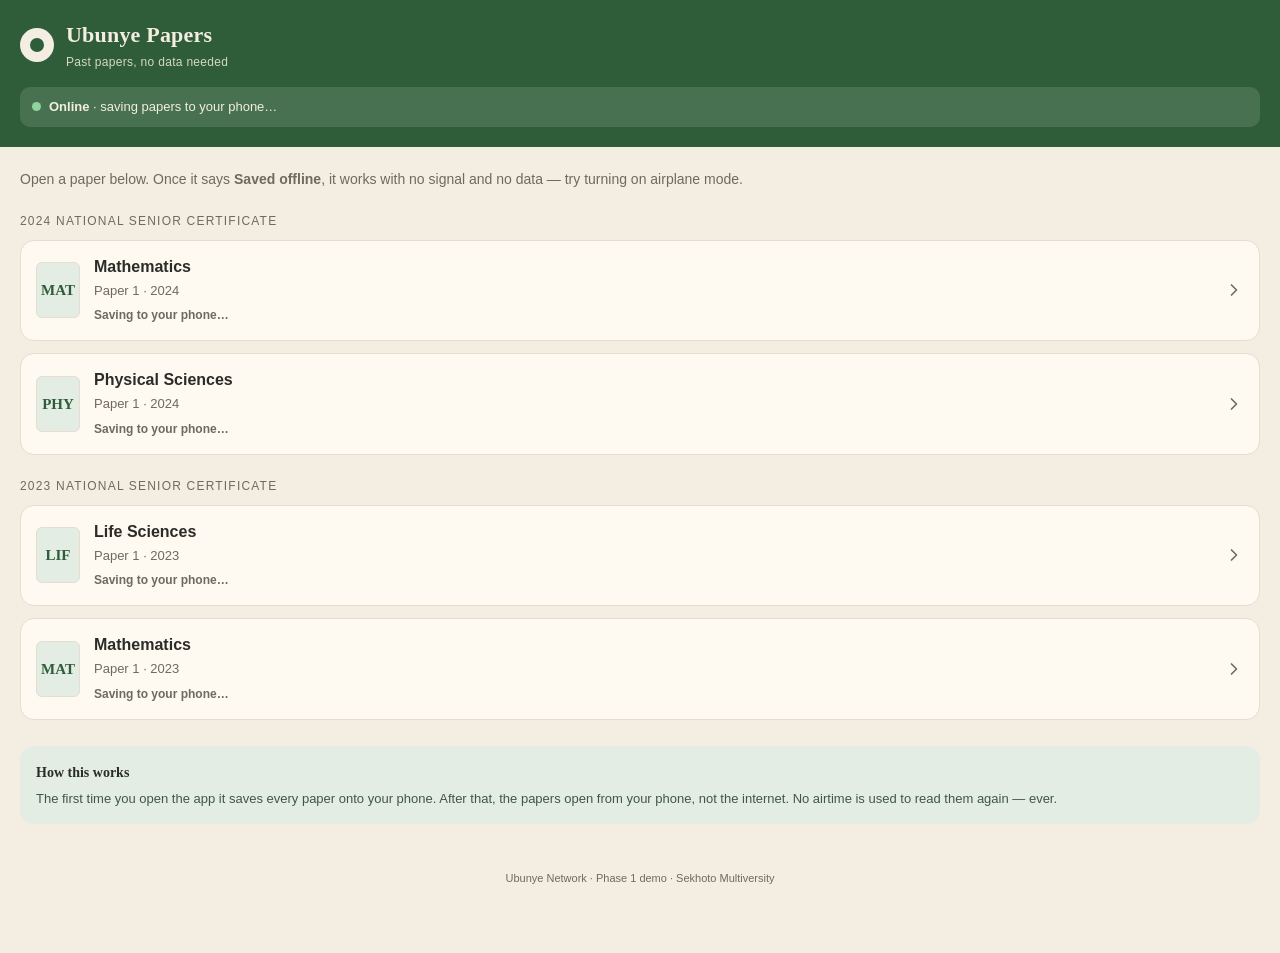
==== index.html @ 4da288dc "Ubunye Papers — Phase 1 offline MVP Co-Authored-By: Claude Opus 4.8 <noreply@anthropic.com> Claude-S" ====
<!DOCTYPE html>
<html lang="en">
<head>
<meta charset="UTF-8" />
<meta name="viewport" content="width=device-width, initial-scale=1, viewport-fit=cover" />
<title>Ubunye Papers</title>
<meta name="theme-color" content="#2f5d3a" />
<link rel="manifest" href="manifest.webmanifest" />
<link rel="apple-touch-icon" href="icon-192.png" />
<style>
  :root{
    --paper:#f4ede1; --card:#fffaf1; --ink:#2b2b28; --muted:#6f6a5f;
    --green:#2f5d3a; --green-soft:#e3ede4; --clay:#c0603a; --line:#e5ddcd;
  }
  *{box-sizing:border-box}
  html,body{margin:0}
  body{
    background:var(--paper); color:var(--ink);
    font-family:-apple-system,BlinkMacSystemFont,"Segoe UI",Roboto,sans-serif;
    -webkit-font-smoothing:antialiased; line-height:1.5;
    padding-bottom:40px;
  }
  .serif{font-family:Georgia,"Times New Roman",serif}
  header{
    background:var(--green); color:var(--paper);
    padding:calc(env(safe-area-inset-top) + 18px) 20px 20px;
  }
  .brand{display:flex;align-items:center;gap:12px}
  .dot{width:34px;height:34px;border-radius:50%;background:var(--paper);
    display:flex;align-items:center;justify-content:center;flex:0 0 auto}
  .dot i{width:14px;height:14px;border-radius:50%;background:var(--green)}
  .brand h1{font-size:22px;margin:0;letter-spacing:.2px}
  .brand p{margin:2px 0 0;font-size:12px;opacity:.85;letter-spacing:.3px}
  .status{
    margin:16px 0 0;display:flex;align-items:center;gap:8px;
    background:rgba(255,255,255,.12);border-radius:10px;padding:10px 12px;font-size:13px;
  }
  .status .pip{width:9px;height:9px;border-radius:50%;background:#8fd39f;flex:0 0 auto}
  .status.off .pip{background:#e6b877}
  .status b{font-weight:600}
  main{padding:20px}
  .lead{color:var(--muted);font-size:14px;margin:2px 0 18px}
  .group-title{font-size:12px;text-transform:uppercase;letter-spacing:1.2px;
    color:var(--muted);margin:22px 0 10px}
  a.card{
    display:flex;align-items:center;gap:14px;text-decoration:none;color:inherit;
    background:var(--card);border:1px solid var(--line);border-radius:14px;
    padding:14px 15px;margin-bottom:12px;
  }
  a.card:active{transform:scale(.99)}
  .thumb{width:44px;height:56px;border-radius:6px;flex:0 0 auto;
    background:var(--green-soft);border:1px solid var(--line);
    display:flex;align-items:center;justify-content:center;
    font-family:Georgia,serif;font-weight:700;color:var(--green);font-size:15px}
  .meta{flex:1;min-width:0}
  .meta h3{margin:0;font-size:16px;font-weight:600}
  .meta .sub{margin:2px 0 0;font-size:13px;color:var(--muted)}
  .saved{display:inline-flex;align-items:center;gap:5px;font-size:12px;
    color:var(--green);font-weight:600;margin-top:6px}
  .saved svg{width:13px;height:13px}
  .chev{color:var(--muted);flex:0 0 auto}
  .how{background:var(--green-soft);border-radius:14px;padding:16px;margin-top:26px}
  .how h4{margin:0 0 6px;font-size:14px}
  .how p{margin:0;font-size:13px;color:#41564a}
  .install{position:sticky;bottom:0;margin:22px -20px -20px;padding:14px 20px calc(env(safe-area-inset-bottom) + 14px);
    background:var(--clay);color:#fff;display:none;align-items:center;justify-content:space-between;gap:10px}
  .install button{background:#fff;color:var(--clay);border:0;border-radius:8px;
    padding:9px 14px;font-weight:700;font-size:14px}
  .install span{font-size:13px}
  footer{padding:26px 20px;text-align:center;color:var(--muted);font-size:11px}
</style>
</head>
<body>
<header>
  <div class="brand">
    <span class="dot"><i></i></span>
    <div>
      <h1 class="serif">Ubunye Papers</h1>
      <p>Past papers, no data needed</p>
    </div>
  </div>
  <div class="status" id="status">
    <span class="pip"></span>
    <span id="statusText">Checking…</span>
  </div>
</header>

<main>
  <p class="lead">Open a paper below. Once it says <b>Saved offline</b>, it works with no signal and no data — try turning on airplane mode.</p>
  <div id="list"></div>

  <div class="how">
    <h4 class="serif">How this works</h4>
    <p>The first time you open the app it saves every paper onto your phone. After that, the papers open from your phone, not the internet. No airtime is used to read them again — ever.</p>
  </div>
</main>

<div class="install" id="install">
  <span>Add to your home screen to keep it.</span>
  <button id="installBtn">Install</button>
</div>

<footer>Ubunye Network · Phase 1 demo · Sekhoto Multiversity</footer>

<script src="app.js"></script>
</body>
</html>
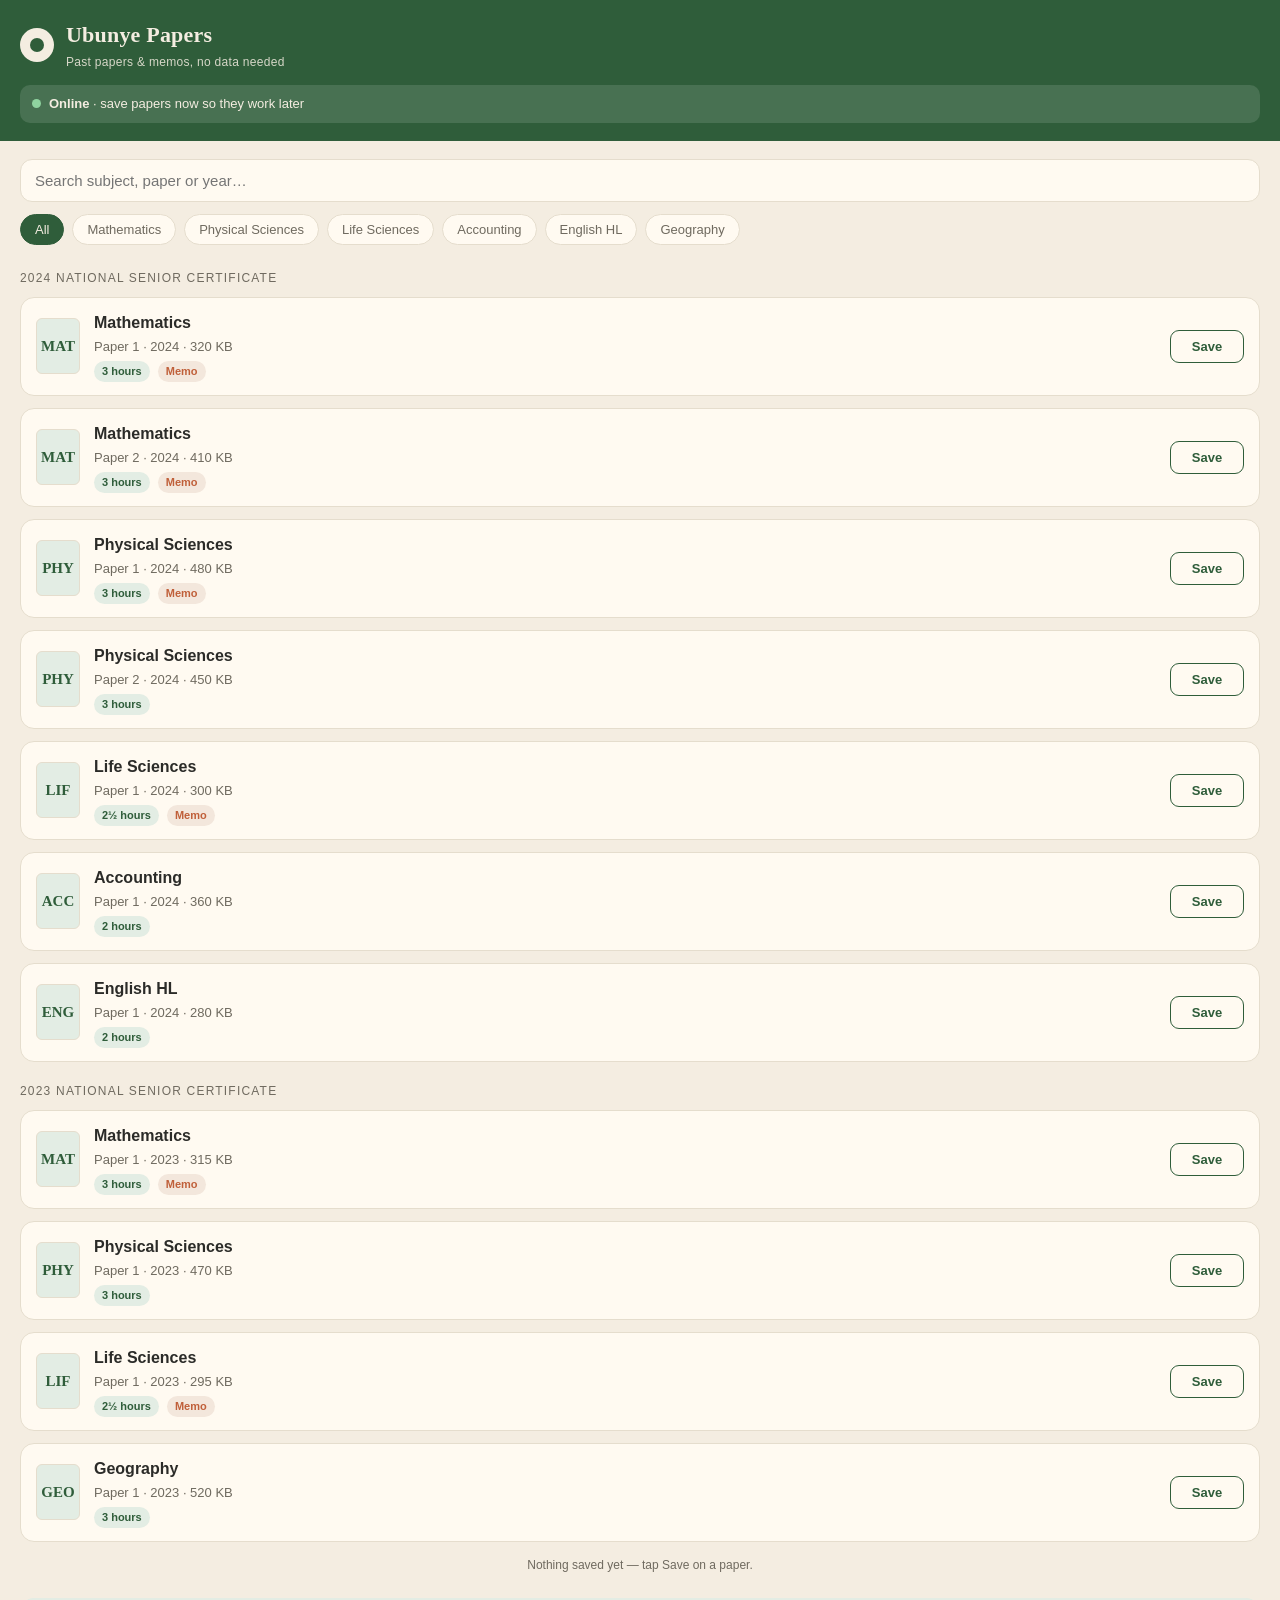
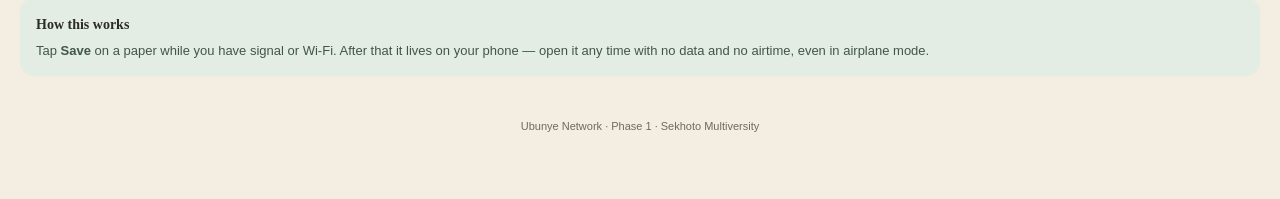
==== commit 6fdc7575: "Harden Phase 1: catalogue, search/filter, per-paper offline save, memos - Structured catalogue (12 p" ====
--- a/index.html
+++ b/index.html
@@ -7,68 +7,7 @@
 <meta name="theme-color" content="#2f5d3a" />
 <link rel="manifest" href="manifest.webmanifest" />
 <link rel="apple-touch-icon" href="icon-192.png" />
-<style>
-  :root{
-    --paper:#f4ede1; --card:#fffaf1; --ink:#2b2b28; --muted:#6f6a5f;
-    --green:#2f5d3a; --green-soft:#e3ede4; --clay:#c0603a; --line:#e5ddcd;
-  }
-  *{box-sizing:border-box}
-  html,body{margin:0}
-  body{
-    background:var(--paper); color:var(--ink);
-    font-family:-apple-system,BlinkMacSystemFont,"Segoe UI",Roboto,sans-serif;
-    -webkit-font-smoothing:antialiased; line-height:1.5;
-    padding-bottom:40px;
-  }
-  .serif{font-family:Georgia,"Times New Roman",serif}
-  header{
-    background:var(--green); color:var(--paper);
-    padding:calc(env(safe-area-inset-top) + 18px) 20px 20px;
-  }
-  .brand{display:flex;align-items:center;gap:12px}
-  .dot{width:34px;height:34px;border-radius:50%;background:var(--paper);
-    display:flex;align-items:center;justify-content:center;flex:0 0 auto}
-  .dot i{width:14px;height:14px;border-radius:50%;background:var(--green)}
-  .brand h1{font-size:22px;margin:0;letter-spacing:.2px}
-  .brand p{margin:2px 0 0;font-size:12px;opacity:.85;letter-spacing:.3px}
-  .status{
-    margin:16px 0 0;display:flex;align-items:center;gap:8px;
-    background:rgba(255,255,255,.12);border-radius:10px;padding:10px 12px;font-size:13px;
-  }
-  .status .pip{width:9px;height:9px;border-radius:50%;background:#8fd39f;flex:0 0 auto}
-  .status.off .pip{background:#e6b877}
-  .status b{font-weight:600}
-  main{padding:20px}
-  .lead{color:var(--muted);font-size:14px;margin:2px 0 18px}
-  .group-title{font-size:12px;text-transform:uppercase;letter-spacing:1.2px;
-    color:var(--muted);margin:22px 0 10px}
-  a.card{
-    display:flex;align-items:center;gap:14px;text-decoration:none;color:inherit;
-    background:var(--card);border:1px solid var(--line);border-radius:14px;
-    padding:14px 15px;margin-bottom:12px;
-  }
-  a.card:active{transform:scale(.99)}
-  .thumb{width:44px;height:56px;border-radius:6px;flex:0 0 auto;
-    background:var(--green-soft);border:1px solid var(--line);
-    display:flex;align-items:center;justify-content:center;
-    font-family:Georgia,serif;font-weight:700;color:var(--green);font-size:15px}
-  .meta{flex:1;min-width:0}
-  .meta h3{margin:0;font-size:16px;font-weight:600}
-  .meta .sub{margin:2px 0 0;font-size:13px;color:var(--muted)}
-  .saved{display:inline-flex;align-items:center;gap:5px;font-size:12px;
-    color:var(--green);font-weight:600;margin-top:6px}
-  .saved svg{width:13px;height:13px}
-  .chev{color:var(--muted);flex:0 0 auto}
-  .how{background:var(--green-soft);border-radius:14px;padding:16px;margin-top:26px}
-  .how h4{margin:0 0 6px;font-size:14px}
-  .how p{margin:0;font-size:13px;color:#41564a}
-  .install{position:sticky;bottom:0;margin:22px -20px -20px;padding:14px 20px calc(env(safe-area-inset-bottom) + 14px);
-    background:var(--clay);color:#fff;display:none;align-items:center;justify-content:space-between;gap:10px}
-  .install button{background:#fff;color:var(--clay);border:0;border-radius:8px;
-    padding:9px 14px;font-weight:700;font-size:14px}
-  .install span{font-size:13px}
-  footer{padding:26px 20px;text-align:center;color:var(--muted);font-size:11px}
-</style>
+<link rel="stylesheet" href="styles.css" />
 </head>
 <body>
 <header>
@@ -76,22 +15,24 @@
     <span class="dot"><i></i></span>
     <div>
       <h1 class="serif">Ubunye Papers</h1>
-      <p>Past papers, no data needed</p>
+      <p>Past papers &amp; memos, no data needed</p>
     </div>
   </div>
   <div class="status" id="status">
     <span class="pip"></span>
-    <span id="statusText">Checking…</span>
+    <span id="statusText">Checking&hellip;</span>
   </div>
 </header>
 
 <main>
-  <p class="lead">Open a paper below. Once it says <b>Saved offline</b>, it works with no signal and no data — try turning on airplane mode.</p>
+  <input class="search" id="search" type="search" placeholder="Search subject, paper or year&hellip;" autocomplete="off" />
+  <div class="chips" id="chips"></div>
   <div id="list"></div>
+  <p class="storage" id="storage"></p>
 
   <div class="how">
     <h4 class="serif">How this works</h4>
-    <p>The first time you open the app it saves every paper onto your phone. After that, the papers open from your phone, not the internet. No airtime is used to read them again — ever.</p>
+    <p>Tap <b>Save</b> on a paper while you have signal or Wi-Fi. After that it lives on your phone &mdash; open it any time with no data and no airtime, even in airplane mode.</p>
   </div>
 </main>
 
@@ -100,8 +41,9 @@
   <button id="installBtn">Install</button>
 </div>
 
-<footer>Ubunye Network · Phase 1 demo · Sekhoto Multiversity</footer>
+<footer>Ubunye Network &middot; Phase 1 &middot; Sekhoto Multiversity</footer>
 
+<script src="catalogue.js"></script>
 <script src="app.js"></script>
 </body>
 </html>
--- a/styles.css
+++ b/styles.css
@@ -0,0 +1,79 @@
+:root{
+  --paper:#f4ede1; --card:#fffaf1; --ink:#2b2b28; --muted:#6f6a5f;
+  --green:#2f5d3a; --green-soft:#e3ede4; --clay:#c0603a; --line:#e5ddcd;
+}
+*{box-sizing:border-box}
+html,body{margin:0}
+body{
+  background:var(--paper); color:var(--ink);
+  font-family:-apple-system,BlinkMacSystemFont,"Segoe UI",Roboto,sans-serif;
+  -webkit-font-smoothing:antialiased; line-height:1.5; padding-bottom:40px;
+}
+.serif{font-family:Georgia,"Times New Roman",serif}
+header{background:var(--green);color:var(--paper);
+  padding:calc(env(safe-area-inset-top) + 18px) 20px 18px}
+.brand{display:flex;align-items:center;gap:12px}
+.dot{width:34px;height:34px;border-radius:50%;background:var(--paper);
+  display:flex;align-items:center;justify-content:center;flex:0 0 auto}
+.dot i{width:14px;height:14px;border-radius:50%;background:var(--green)}
+.brand h1{font-size:22px;margin:0;letter-spacing:.2px}
+.brand p{margin:2px 0 0;font-size:12px;opacity:.85;letter-spacing:.3px}
+.status{margin:14px 0 0;display:flex;align-items:center;gap:8px;
+  background:rgba(255,255,255,.12);border-radius:10px;padding:9px 12px;font-size:13px}
+.status .pip{width:9px;height:9px;border-radius:50%;background:#8fd39f;flex:0 0 auto}
+.status.off .pip{background:#e6b877}
+.status b{font-weight:600}
+main{padding:18px 20px}
+.search{width:100%;border:1px solid var(--line);border-radius:12px;background:var(--card);
+  padding:12px 14px;font-size:15px;color:var(--ink);margin-bottom:12px}
+.search:focus{outline:2px solid var(--green-soft);border-color:var(--green)}
+.chips{display:flex;gap:8px;overflow-x:auto;padding-bottom:4px;margin-bottom:14px;-webkit-overflow-scrolling:touch}
+.chip{flex:0 0 auto;border:1px solid var(--line);background:var(--card);color:var(--muted);
+  border-radius:999px;padding:7px 14px;font-size:13px;cursor:pointer;white-space:nowrap}
+.chip.active{background:var(--green);color:var(--paper);border-color:var(--green)}
+.group-title{font-size:12px;text-transform:uppercase;letter-spacing:1.2px;color:var(--muted);margin:20px 0 10px}
+.card{display:flex;align-items:center;gap:14px;background:var(--card);border:1px solid var(--line);
+  border-radius:14px;padding:13px 15px;margin-bottom:12px}
+.thumb{width:44px;height:56px;border-radius:6px;flex:0 0 auto;background:var(--green-soft);
+  border:1px solid var(--line);display:flex;align-items:center;justify-content:center;
+  font-family:Georgia,serif;font-weight:700;color:var(--green);font-size:15px;text-decoration:none}
+.meta{flex:1;min-width:0}
+.meta a.title{color:inherit;text-decoration:none}
+.meta h3{margin:0;font-size:16px;font-weight:600}
+.meta .sub{margin:2px 0 0;font-size:13px;color:var(--muted)}
+.tags{margin-top:5px;display:flex;gap:8px;flex-wrap:wrap}
+.pill{font-size:11px;padding:2px 8px;border-radius:999px;background:var(--green-soft);color:var(--green);font-weight:600}
+.pill.memo{background:#f3e7dc;color:var(--clay)}
+.save{flex:0 0 auto;border:1px solid var(--green);background:transparent;color:var(--green);
+  border-radius:9px;padding:8px 12px;font-size:13px;font-weight:600;cursor:pointer;min-width:74px}
+.save.saved{background:var(--green);color:var(--paper);display:inline-flex;align-items:center;gap:5px;justify-content:center}
+.save svg{width:13px;height:13px}
+.empty{color:var(--muted);text-align:center;padding:40px 0;font-size:14px}
+.how{background:var(--green-soft);border-radius:14px;padding:16px;margin-top:24px}
+.how h4{margin:0 0 6px;font-size:14px}
+.how p{margin:0;font-size:13px;color:#41564a}
+.storage{font-size:12px;color:var(--muted);margin-top:14px;text-align:center}
+footer{padding:24px 20px;text-align:center;color:var(--muted);font-size:11px}
+.install{position:sticky;bottom:0;margin:20px -20px -20px;
+  padding:14px 20px calc(env(safe-area-inset-bottom) + 14px);
+  background:var(--clay);color:#fff;display:none;align-items:center;justify-content:space-between;gap:10px}
+.install button{background:#fff;color:var(--clay);border:0;border-radius:8px;padding:9px 14px;font-weight:700;font-size:14px}
+.install span{font-size:13px}
+/* paper viewer */
+.bar{background:var(--green);color:var(--paper);
+  padding:calc(env(safe-area-inset-top) + 12px) 16px 12px;display:flex;align-items:center;gap:12px}
+.bar a{color:var(--paper);text-decoration:none;font-size:22px;line-height:1}
+.bar b{font-size:15px;font-weight:600;flex:1;min-width:0;overflow:hidden;text-overflow:ellipsis;white-space:nowrap}
+.bar .toggle{font-size:13px;background:rgba(255,255,255,.15);border-radius:8px;padding:6px 10px;text-decoration:none}
+.sheet{max-width:720px;margin:0 auto;padding:22px 20px}
+.demo{background:#fff4e8;border:1px solid #e8c9a6;color:#8a5a2b;border-radius:10px;
+  padding:10px 12px;font-size:12px;margin-bottom:20px}
+.sheet h1{font-family:Georgia,serif;font-size:22px;margin:0 0 2px}
+.subhead{color:var(--muted);font-size:14px;margin:0 0 18px}
+.rule{height:2px;background:var(--green);margin:0 0 18px}
+.q{margin:0 0 20px}
+.q .n{font-weight:700}
+.marks{color:var(--muted);font-size:13px;float:right}
+.q ol{margin:8px 0 0;padding-left:22px}
+.q li{margin:6px 0}
+.foot{color:var(--muted);font-size:12px;text-align:center;margin-top:30px}
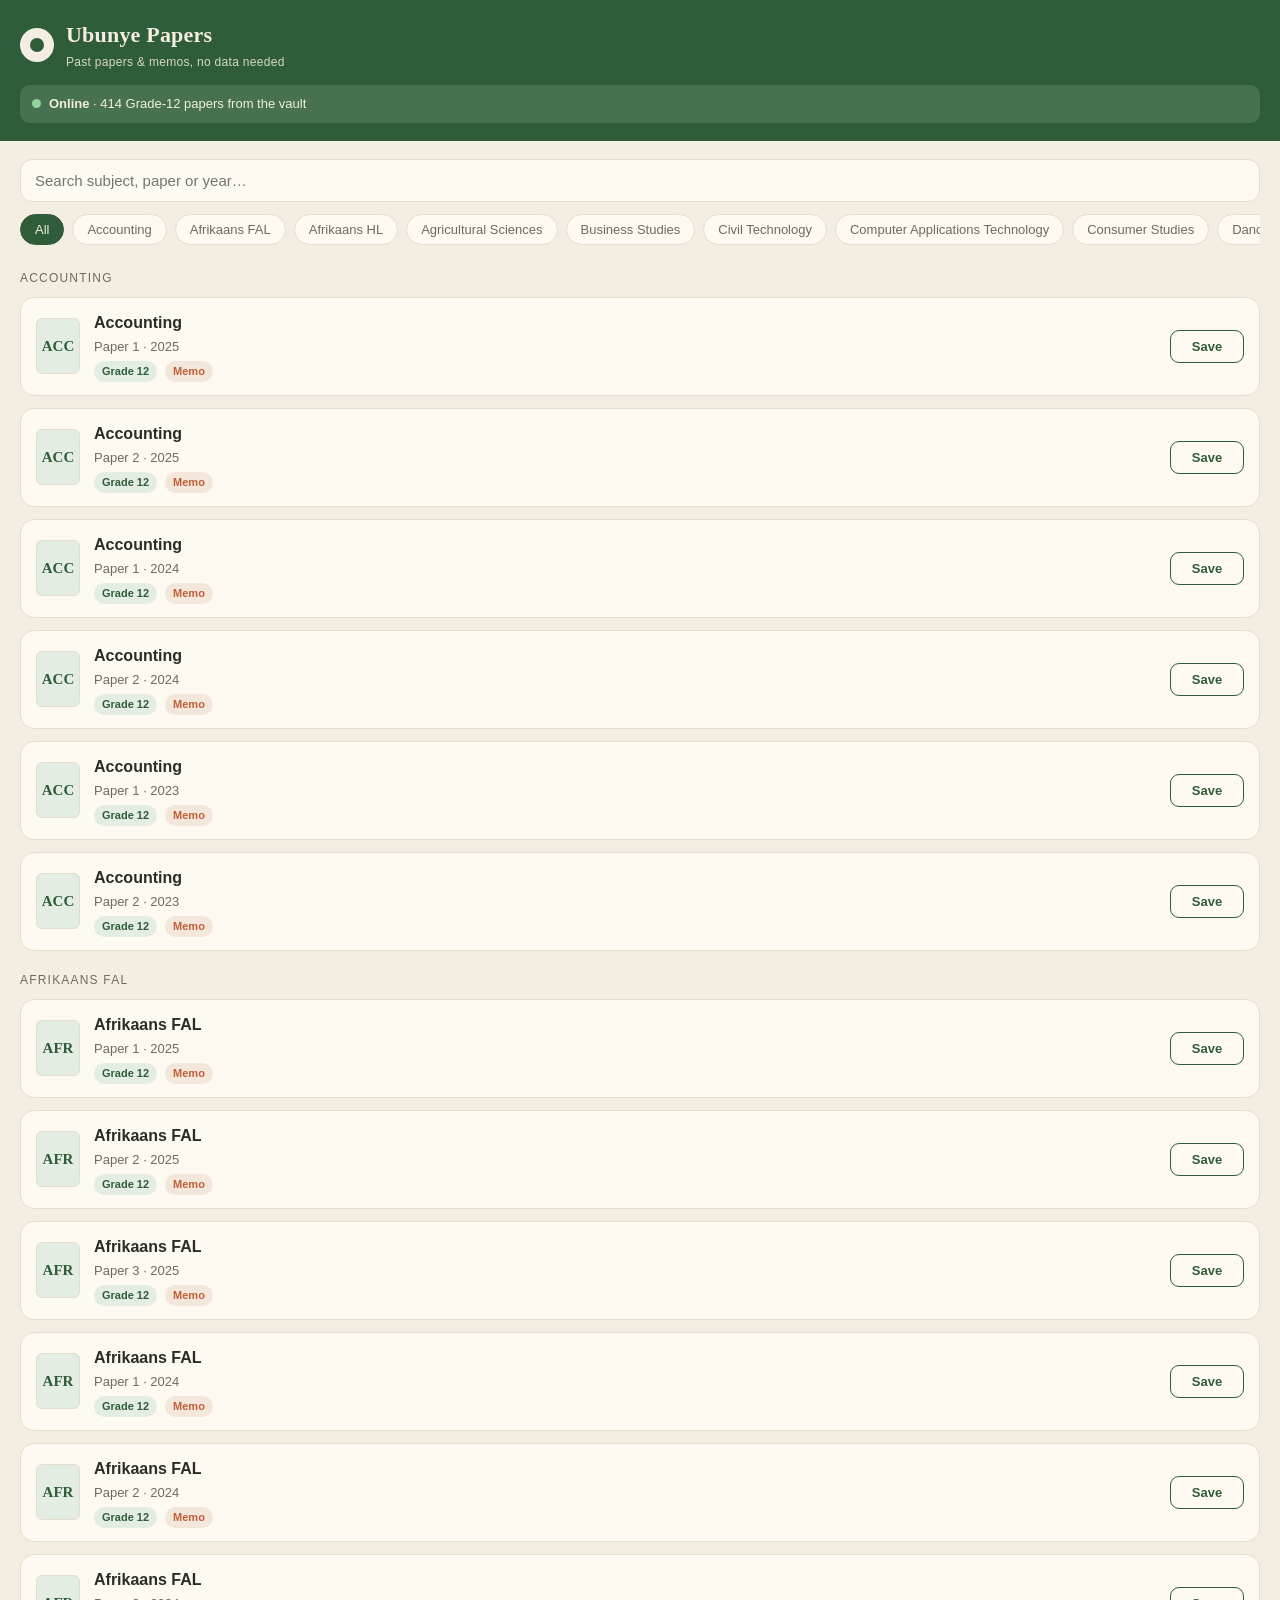
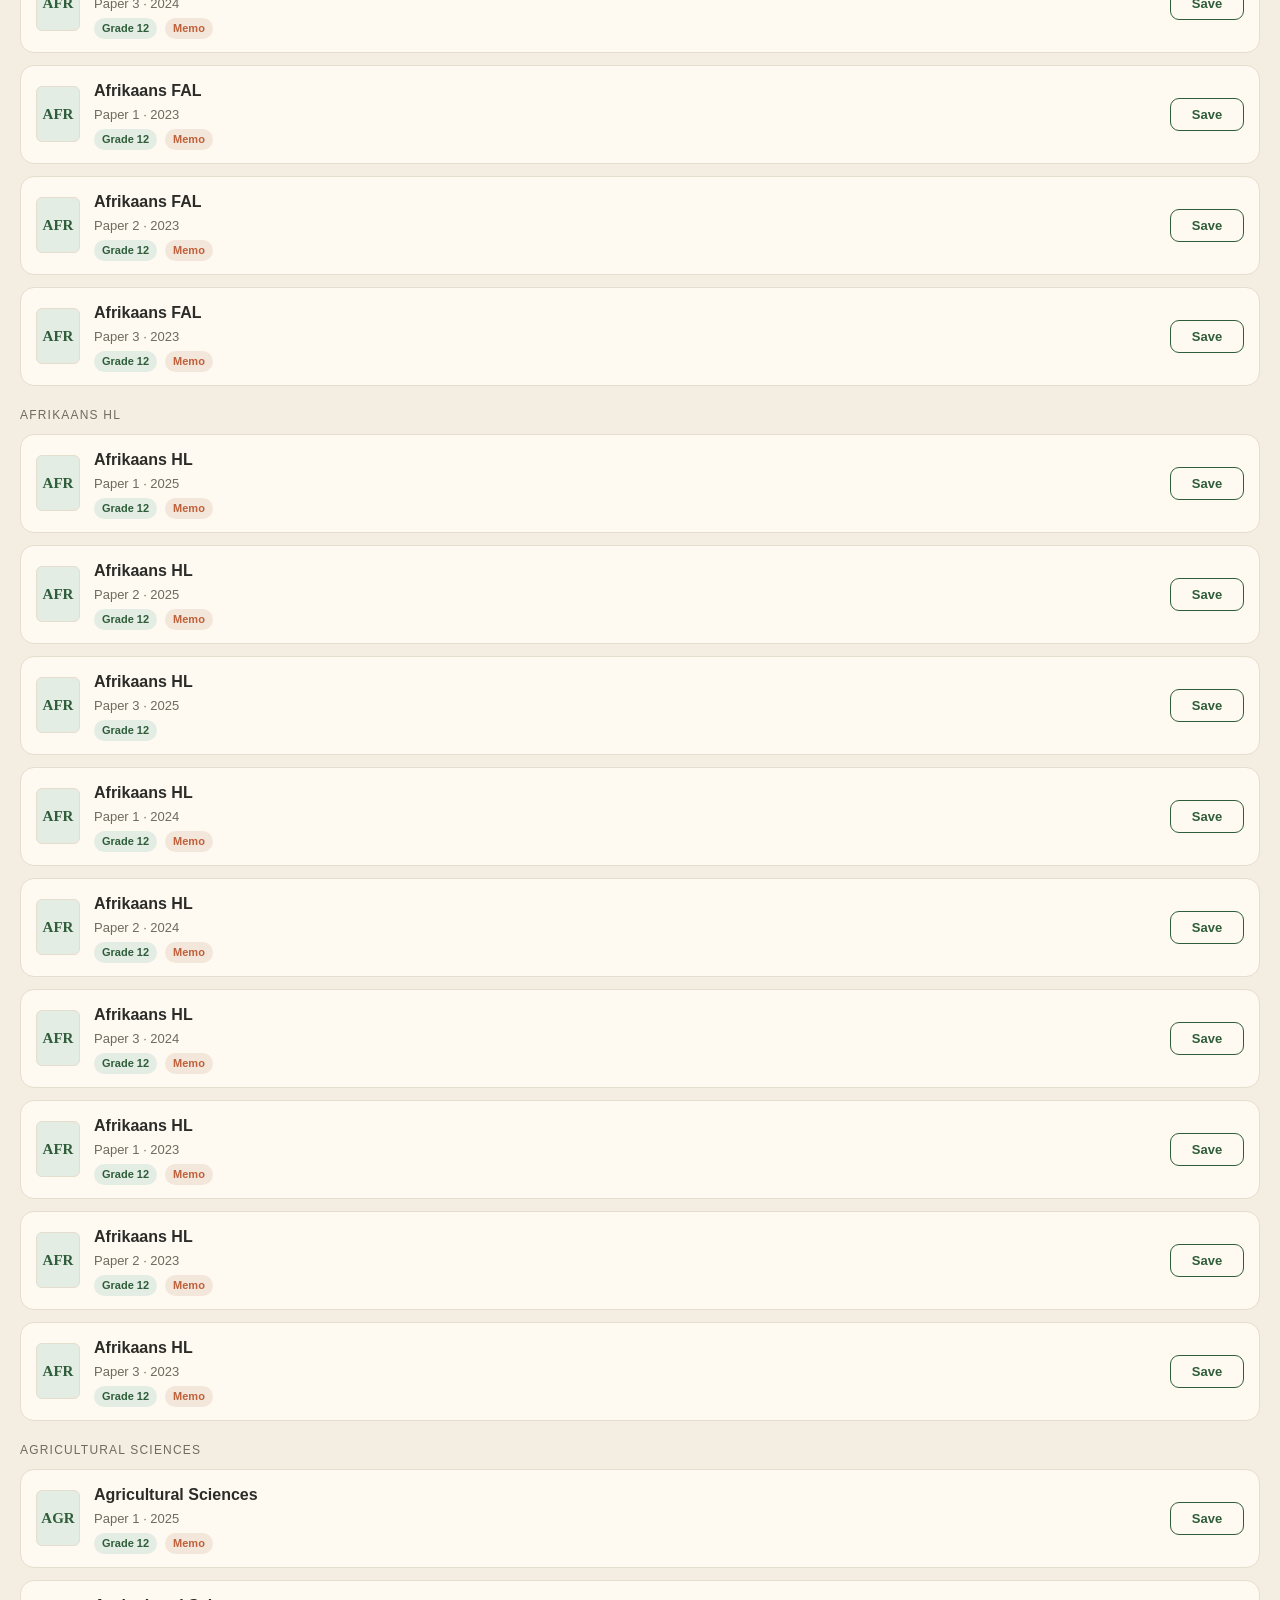
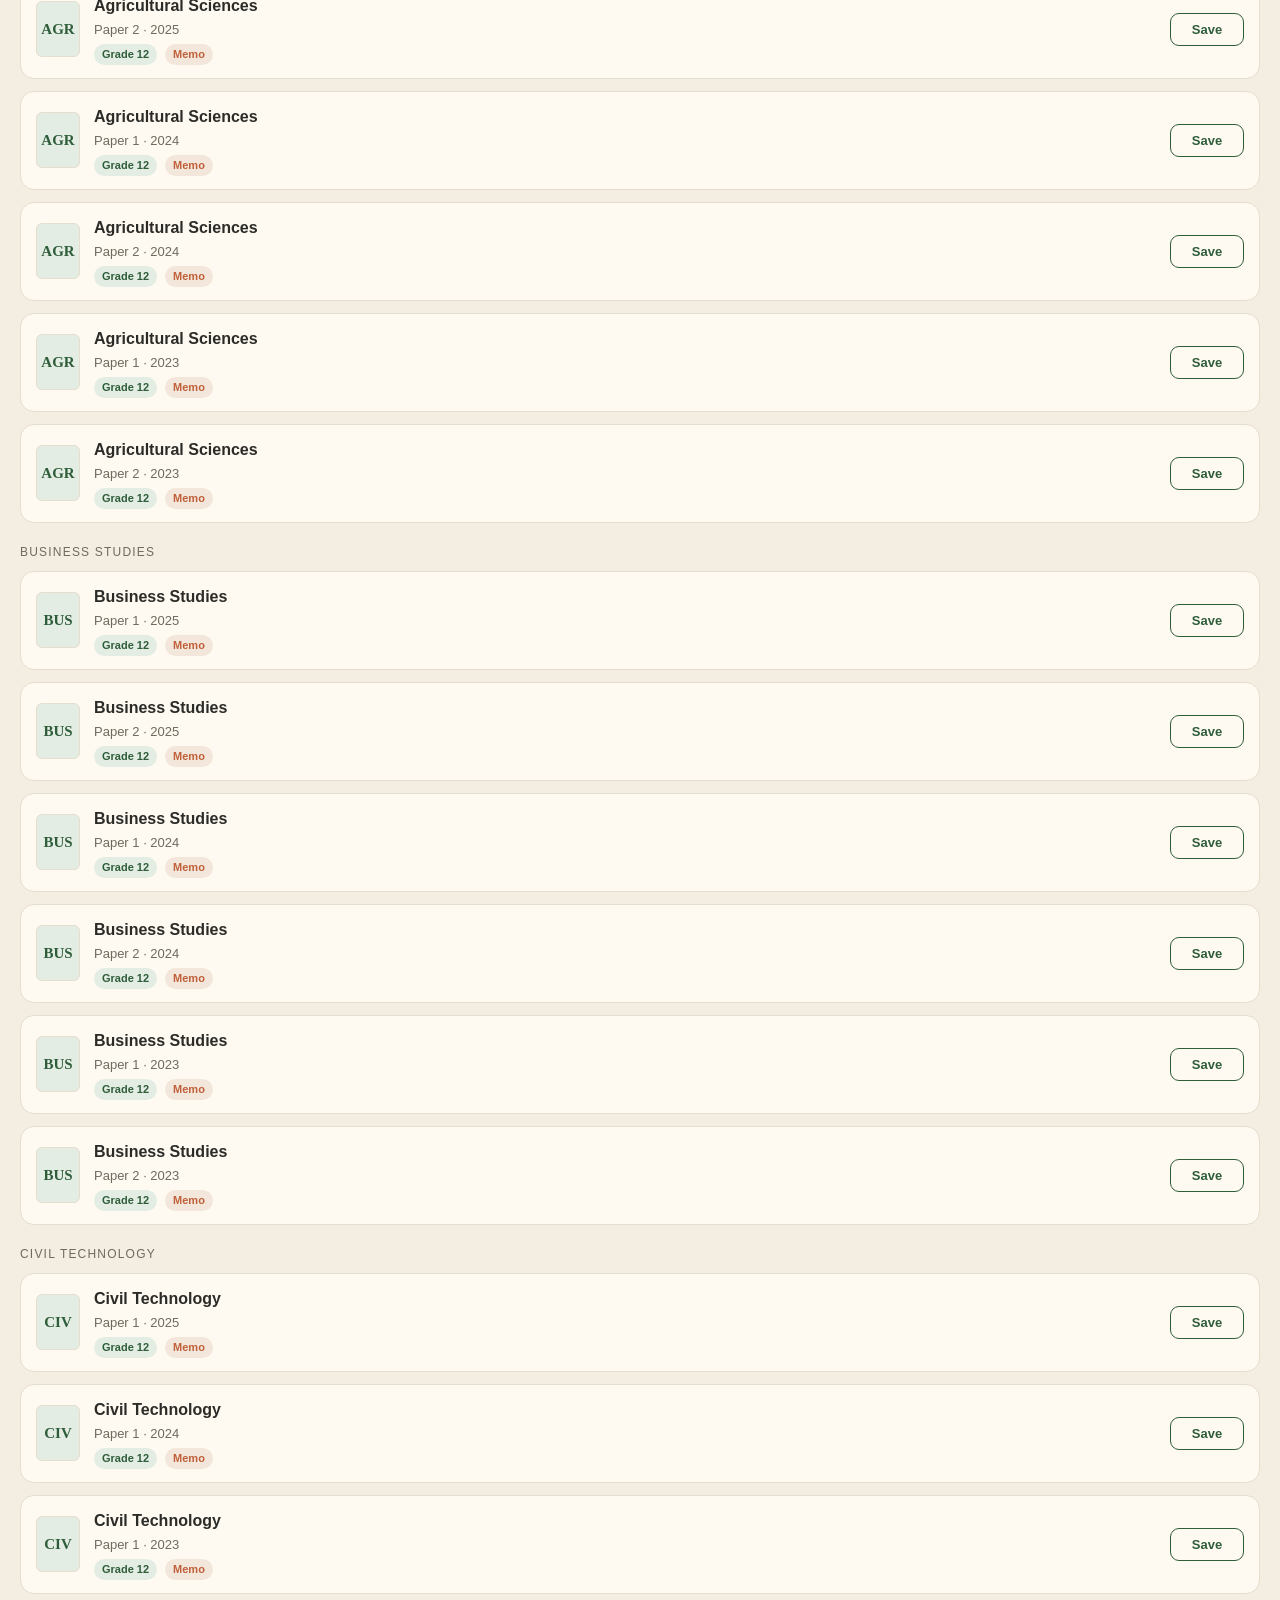
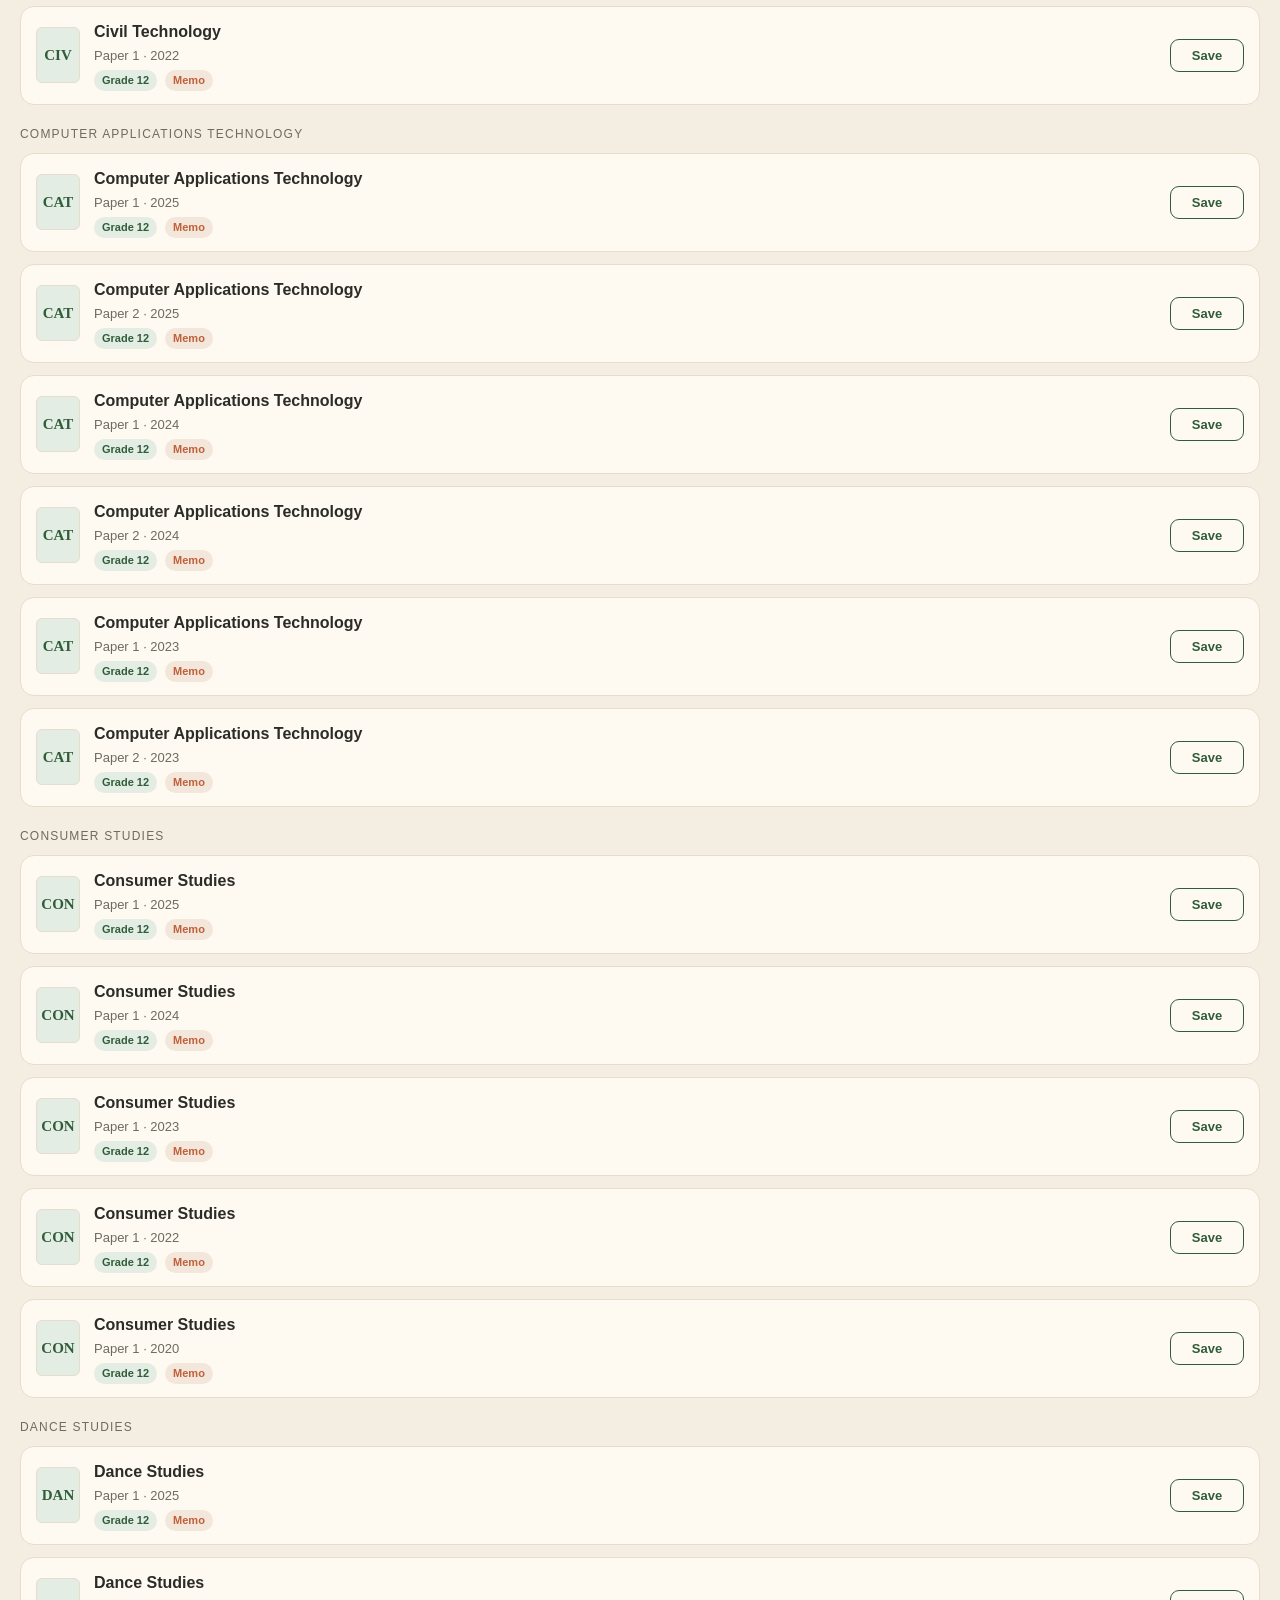
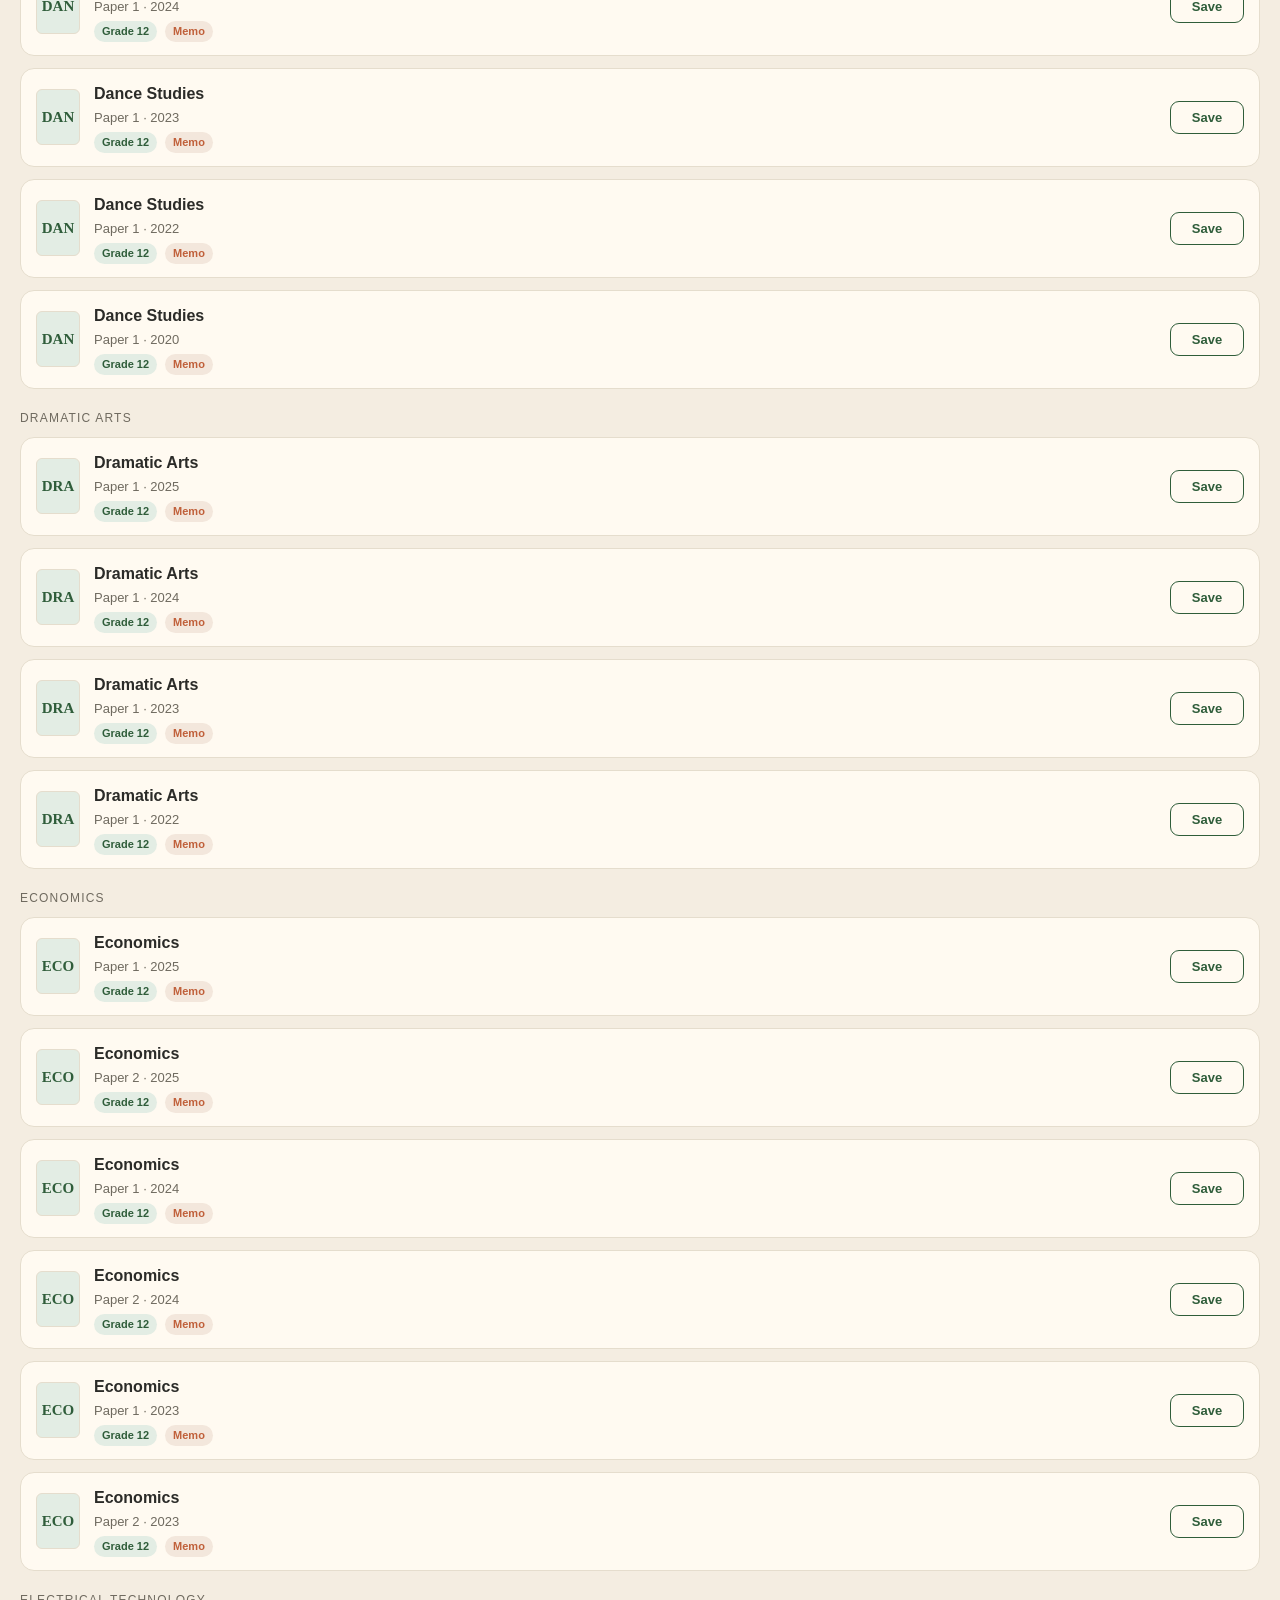
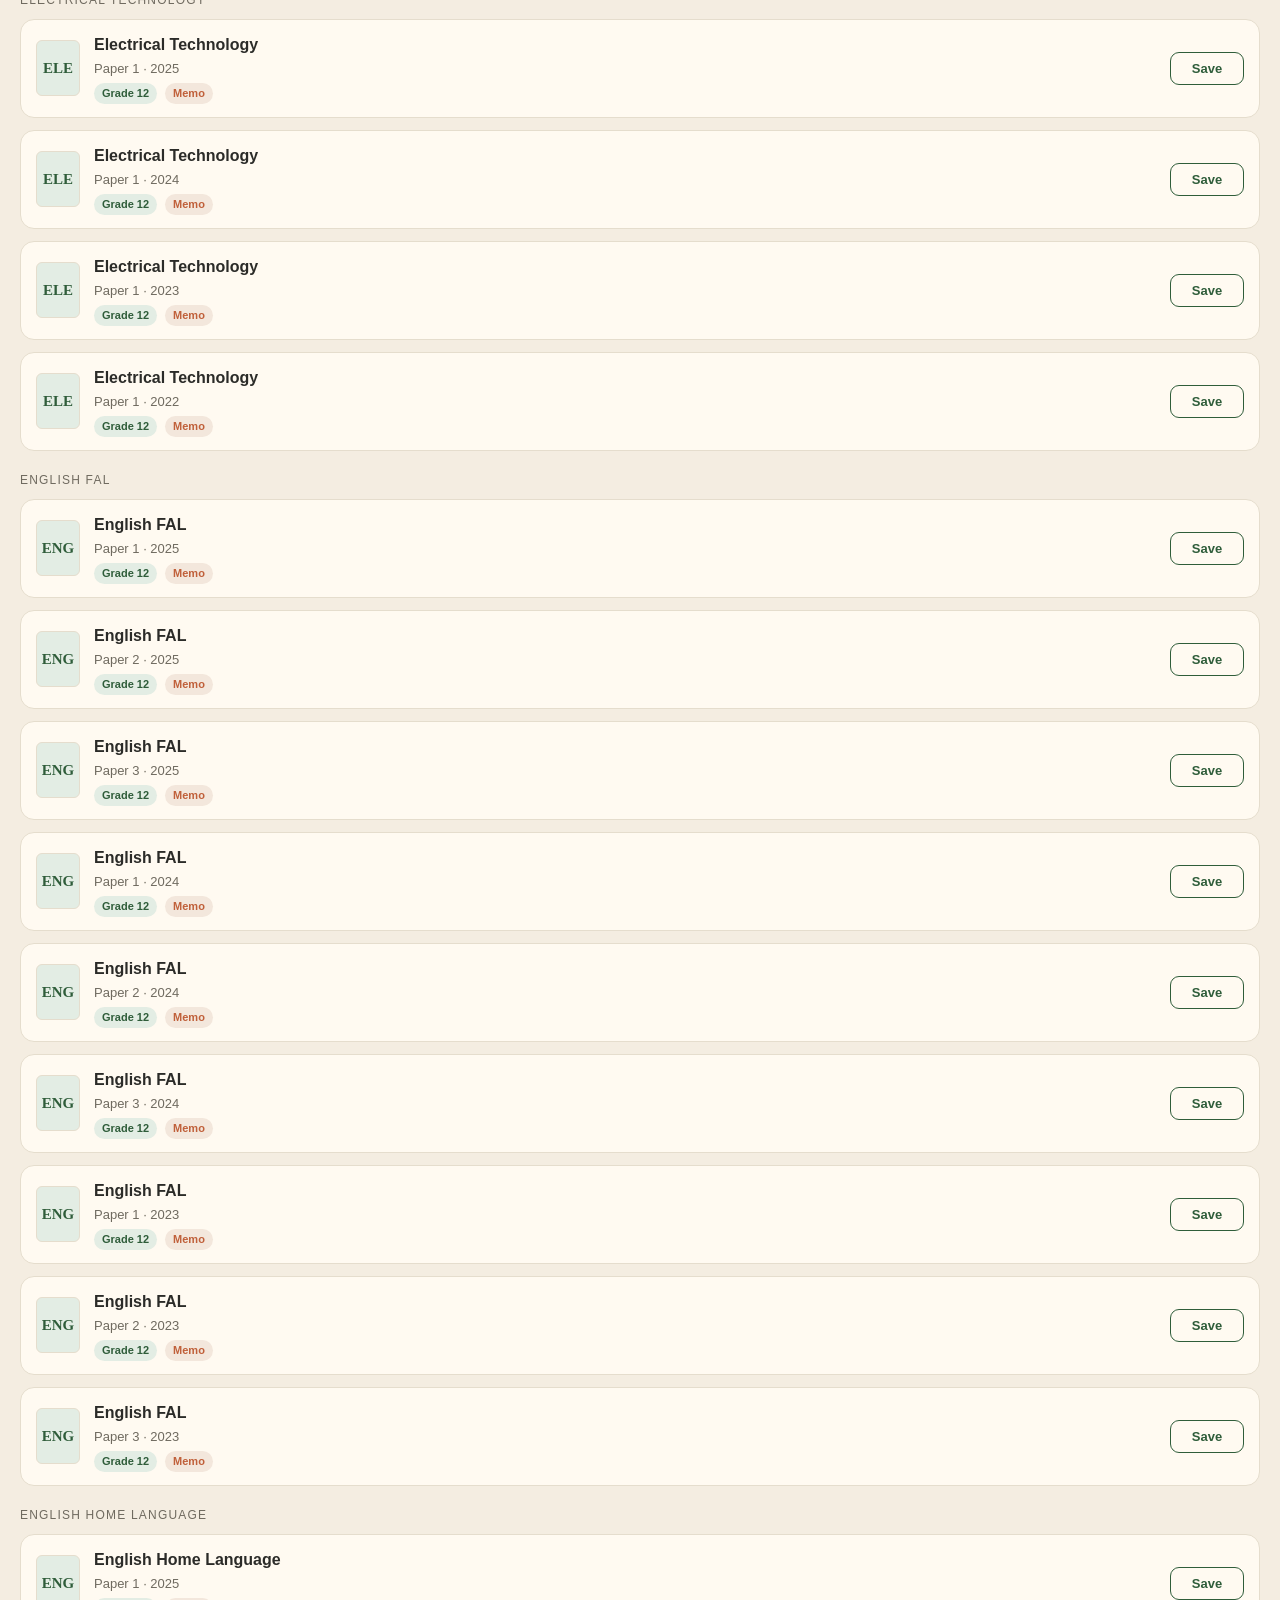
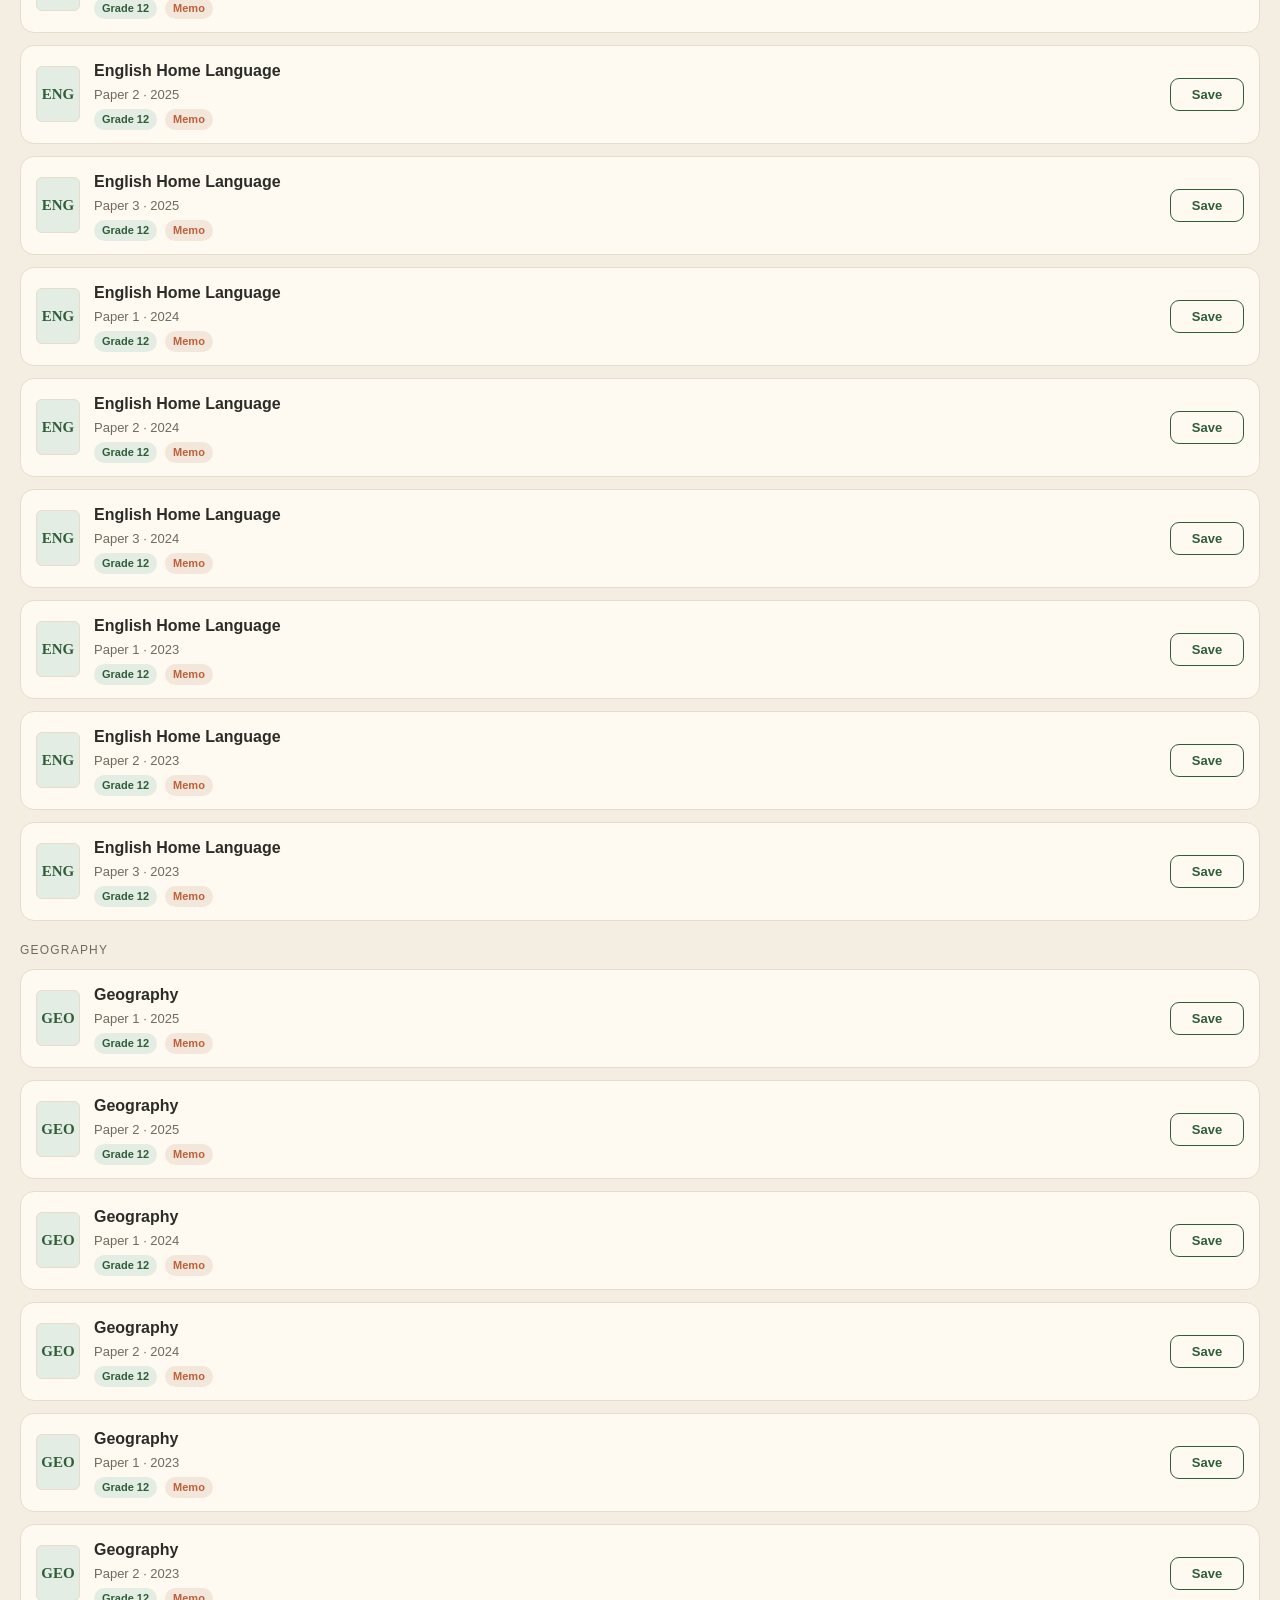
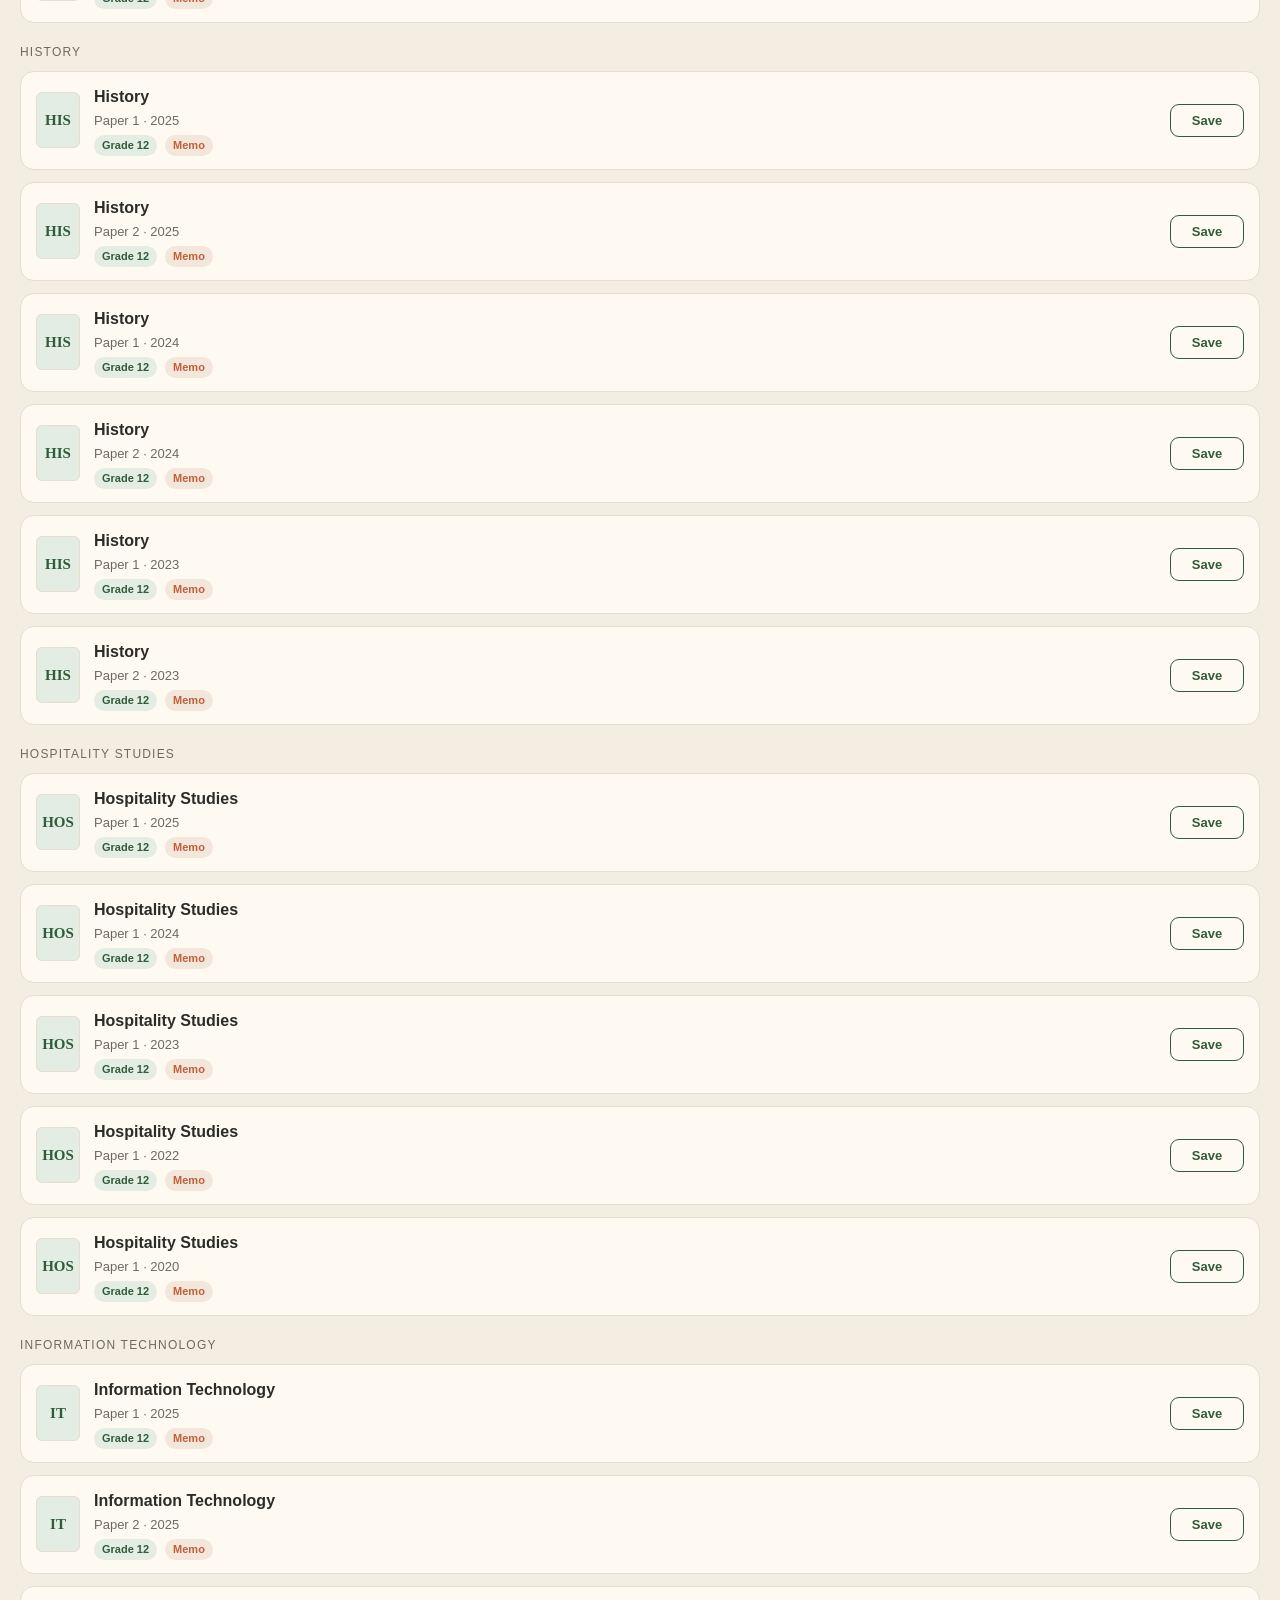
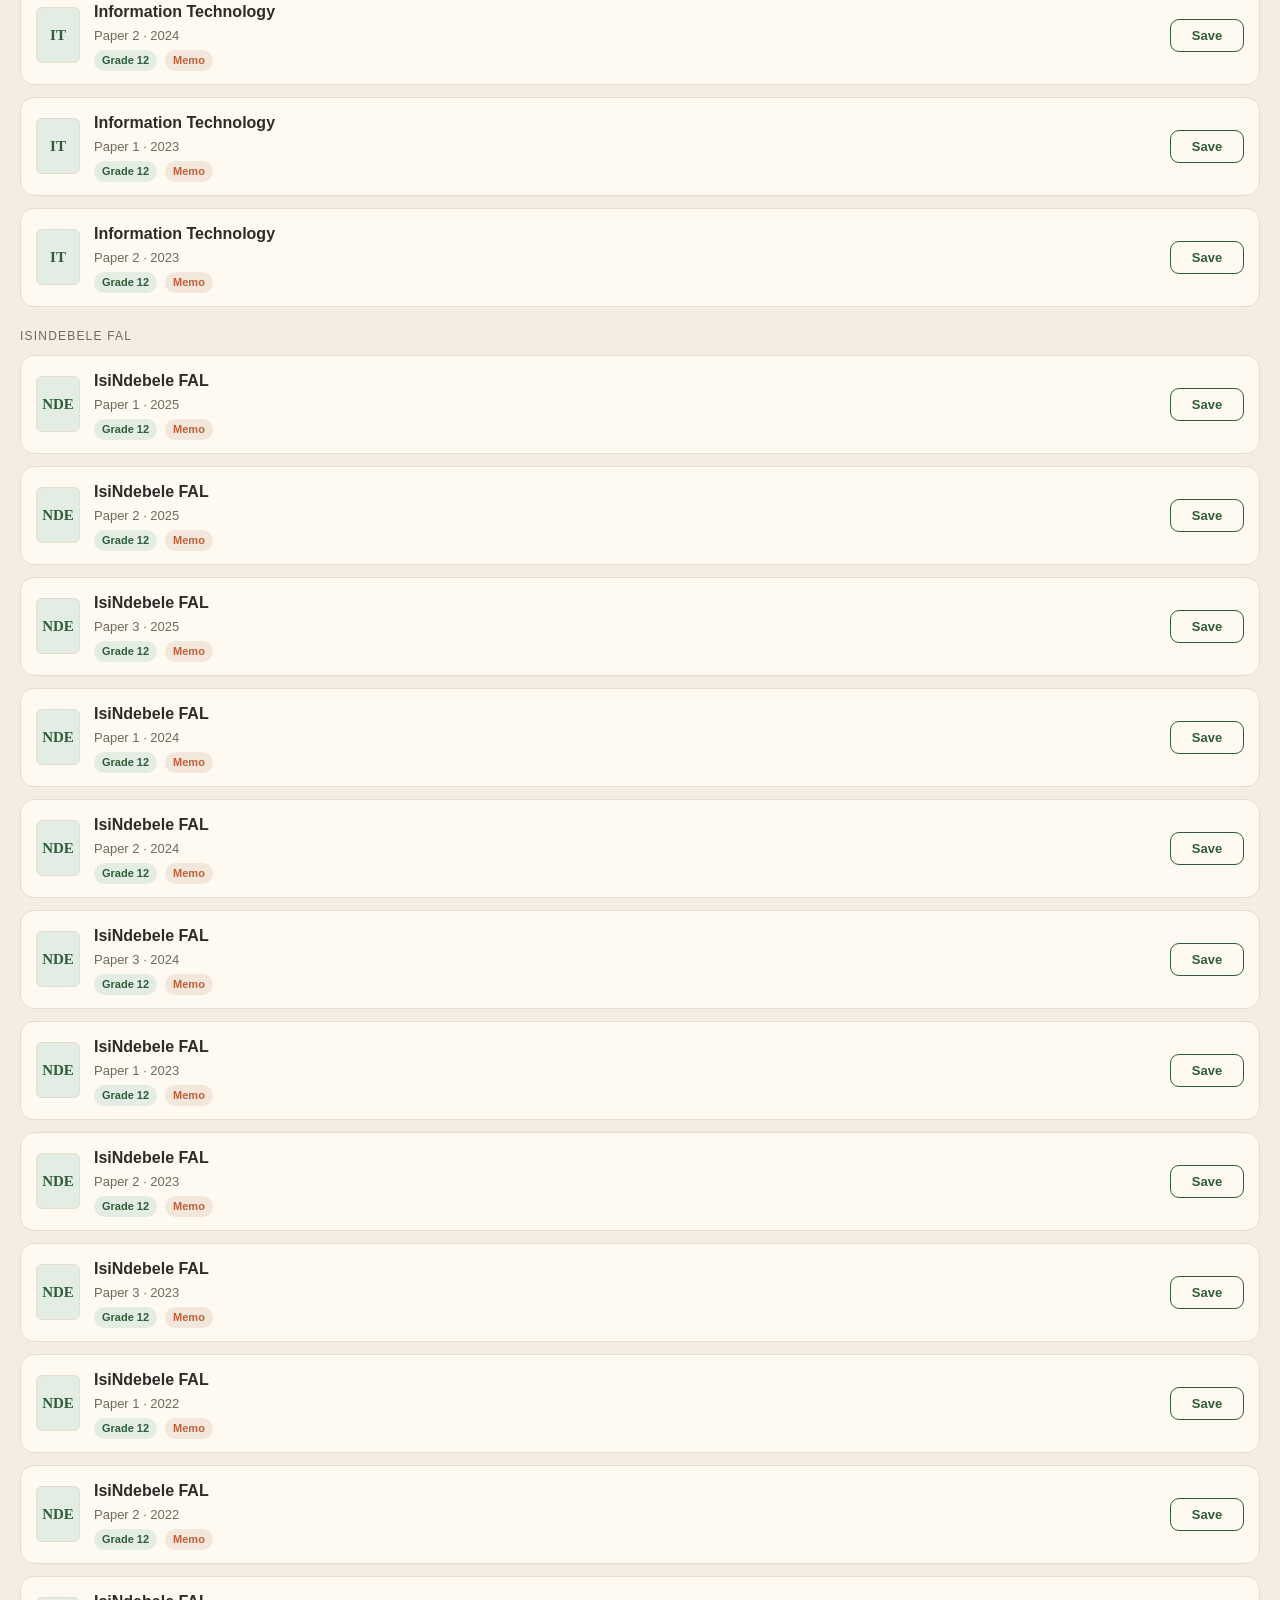
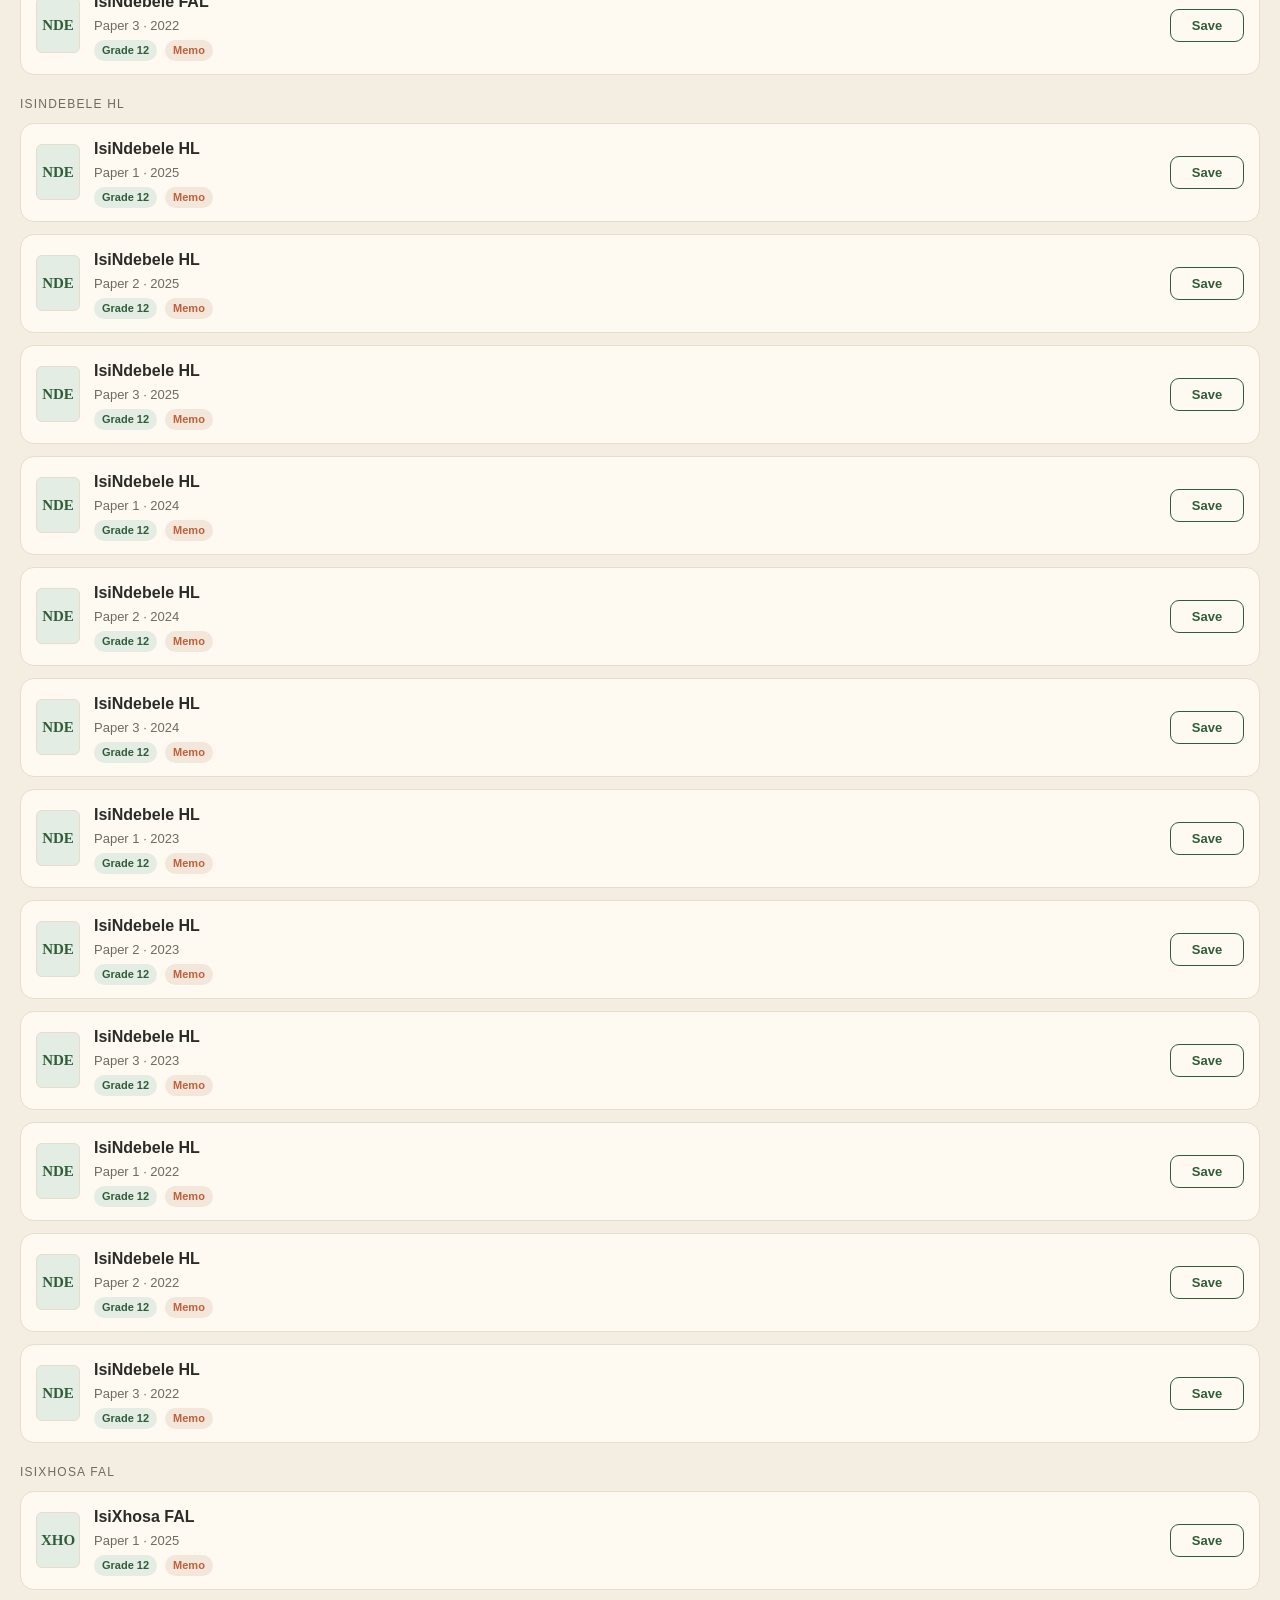
==== commit 295f5af5: "Wire papers app to the Multiversity vault (real PDFs) - catalogue.json: 414 real Grade-12 papers/mem" ====
--- a/index.html
+++ b/index.html
@@ -32,7 +32,7 @@
 
   <div class="how">
     <h4 class="serif">How this works</h4>
-    <p>Tap <b>Save</b> on a paper while you have signal or Wi-Fi. After that it lives on your phone &mdash; open it any time with no data and no airtime, even in airplane mode.</p>
+    <p>Real Grade-12 past papers &amp; memos from the Sekhoto Multiversity vault. Open one, tap <b>Save</b> while you have signal, and it lives on your phone &mdash; readable any time with no data, even in airplane mode.</p>
   </div>
 </main>
 
@@ -43,7 +43,7 @@
 
 <footer>Ubunye Network &middot; Phase 1 &middot; Sekhoto Multiversity</footer>
 
-<script src="catalogue.js"></script>
+<script src="lib.js"></script>
 <script src="app.js"></script>
 </body>
 </html>
--- a/styles.css
+++ b/styles.css
@@ -77,3 +77,15 @@
 .q ol{margin:8px 0 0;padding-left:22px}
 .q li{margin:6px 0}
 .foot{color:var(--muted);font-size:12px;text-align:center;margin-top:30px}
+/* pdf viewer */
+.bar .toggle{border:1px solid rgba(255,255,255,.35);background:rgba(255,255,255,.12);color:var(--paper);
+  cursor:pointer;font:inherit}
+.viewer{display:flex;flex-direction:column;min-height:calc(100vh - 58px)}
+.vtabs{display:flex;gap:8px;padding:12px 16px 0}
+.vtab{border:1px solid var(--line);background:var(--card);color:var(--muted);
+  border-radius:999px;padding:7px 18px;font-size:13px;cursor:pointer}
+.vtab.active{background:var(--green);color:var(--paper);border-color:var(--green)}
+.vmsg{padding:40px 24px;text-align:center;color:var(--muted);font-size:14px}
+#frame{flex:1;width:100%;min-height:70vh;border:0;background:#fff}
+.open{display:block;text-align:center;margin:12px 16px calc(env(safe-area-inset-bottom) + 16px);
+  background:var(--clay);color:#fff;text-decoration:none;padding:12px;border-radius:10px;font-weight:600;font-size:14px}
